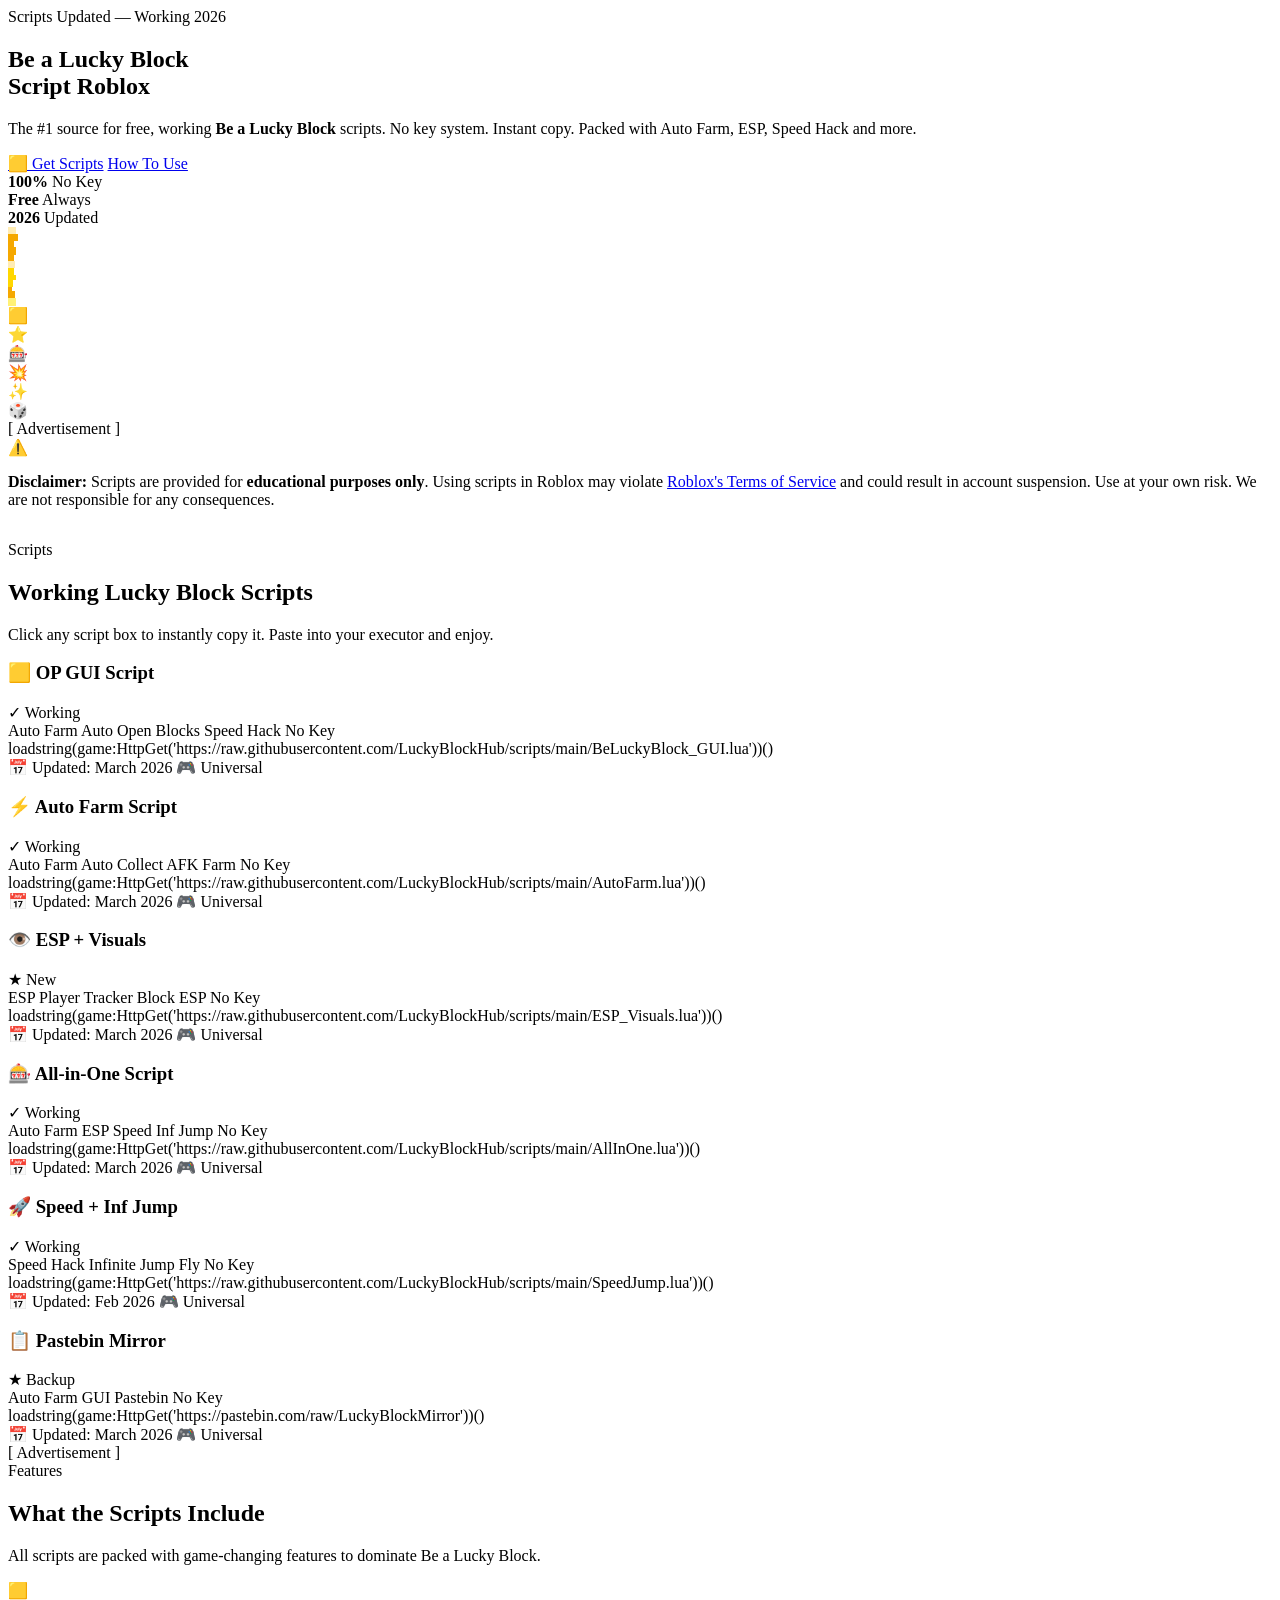
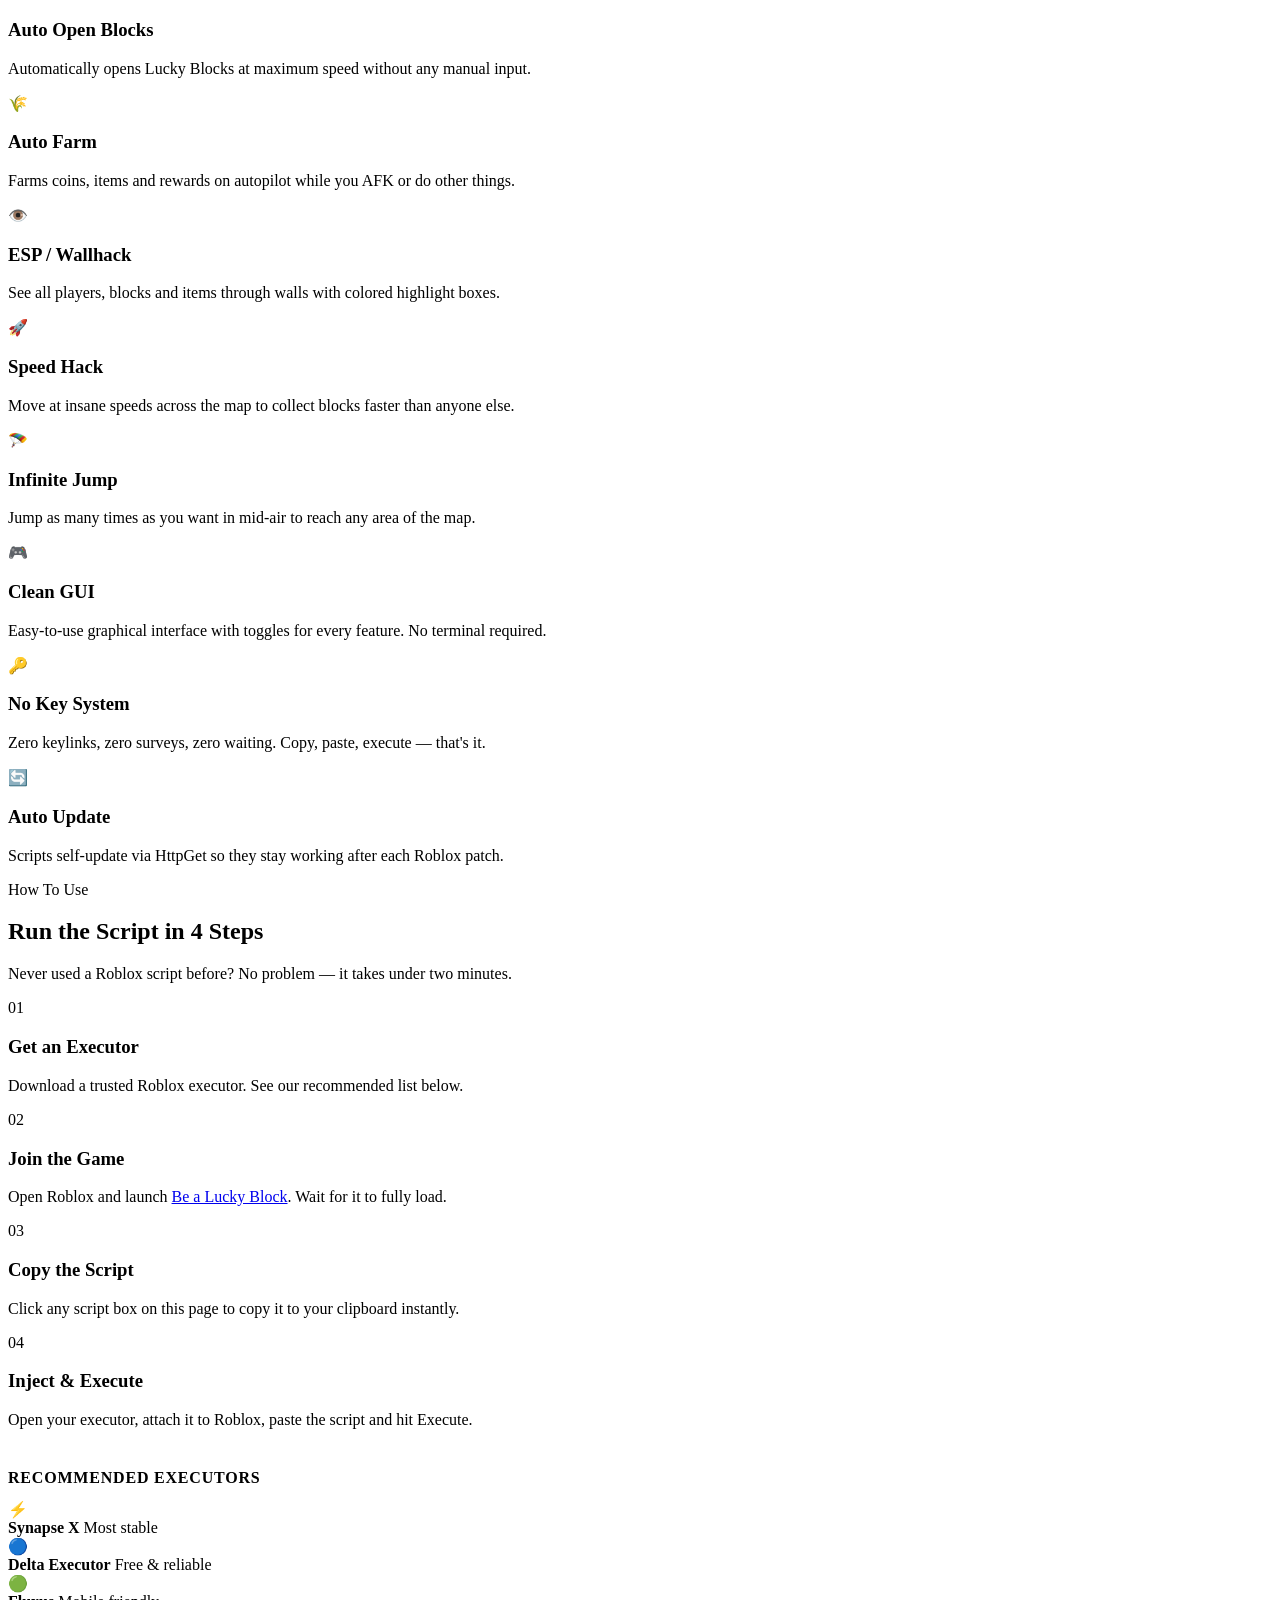
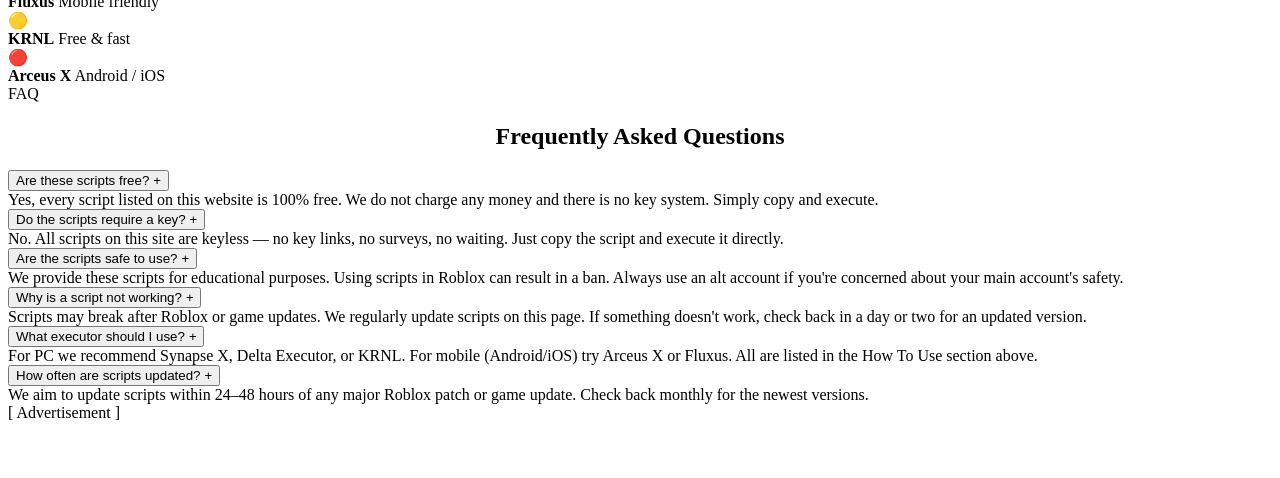
==== index.html @ 19319ab8 "Add files via upload" ====
<!DOCTYPE html>
<html lang="en">
<head>
  <meta charset="UTF-8" />
  <meta name="viewport" content="width=device-width, initial-scale=1.0" />

  <!-- Dynamic Title: updated by components.js -->
  <title>Be a Lucky Block Script Roblox – No Key ({MONTH} {YEAR})</title>

  <!-- SEO Meta -->
  <meta name="description" content="Get the latest working Be a Lucky Block Script for Roblox. No Key required. Auto Farm, Auto Open Blocks, ESP, Speed Hack and more. Updated monthly." />
  <meta name="keywords" content="be a lucky block script, roblox lucky block script, lucky block script no key, lucky block script 2026, roblox script, be a lucky block hack" />
  <meta name="robots" content="index, follow" />
  <meta name="author" content="LuckyBlockScript.com" />
  <link rel="canonical" href="https://bealuckyblockscript.com/" />

  <!-- Open Graph -->
  <meta property="og:type" content="website" />
  <meta property="og:url" content="https://bealuckyblockscript.com/" />
  <meta property="og:title" content="Be a Lucky Block Script Roblox – No Key ({MONTH} {YEAR})" />
  <meta property="og:description" content="Get the latest working Be a Lucky Block Script for Roblox. No Key required. Auto Farm, Auto Open Blocks, ESP and more." />
  <meta property="og:image" content="https://bealuckyblockscript.com/assets/img/og-image.png" />
  <meta property="og:site_name" content="LuckyBlockScript.com" />

  <!-- Twitter Card -->
  <meta name="twitter:card" content="summary_large_image" />
  <meta name="twitter:title" content="Be a Lucky Block Script Roblox – No Key ({MONTH} {YEAR})" />
  <meta name="twitter:description" content="Get the latest working Be a Lucky Block Script for Roblox. No Key required." />
  <meta name="twitter:image" content="https://bealuckyblockscript.com/assets/img/og-image.png" />

  <!-- Favicon (emoji fallback; replace with real .ico) -->
  <link rel="icon" href="data:image/svg+xml,<svg xmlns='http://www.w3.org/2000/svg' viewBox='0 0 100 100'><text y='.9em' font-size='90'>🟨</text></svg>" />

  <!-- Structured Data -->
  <script type="application/ld+json">
  {
    "@context": "https://schema.org",
    "@type": "WebSite",
    "name": "Be a Lucky Block Script",
    "url": "https://bealuckyblockscript.com",
    "description": "Latest working Roblox Be a Lucky Block Scripts. No Key Required.",
    "potentialAction": {
      "@type": "SearchAction",
      "target": "https://bealuckyblockscript.com/?s={search_term_string}",
      "query-input": "required name=search_term_string"
    }
  }
  </script>

  <link rel="stylesheet" href="assets/css/styles.css" />
  <script src="assets/js/site-config.js" defer></script>
  <script src="assets/js/components.js" defer></script>
  <script src="assets/js/main.js" defer></script>
</head>
<body>

<!-- HEADER (rendered by components.js) -->
<header id="site-header"></header>

<!-- ═══════════════════════════════════════════════════════════ -->
<!-- HERO                                                         -->
<!-- ═══════════════════════════════════════════════════════════ -->
<section class="hero">
  <div class="container">
    <div class="hero-content">
      <div class="hero-text">
        <div class="hero-badge">
          <span class="dot"></span> Scripts Updated — Working 2026
        </div>
        <h1 class="hero-title">
          Be a Lucky Block<br />
          <span class="highlight">Script Roblox</span>
        </h1>
        <p class="hero-desc">
          The #1 source for free, working <strong>Be a Lucky Block</strong> scripts.
          No key system. Instant copy. Packed with Auto Farm, ESP, Speed Hack and more.
        </p>
        <div class="hero-actions">
          <a href="#scripts" class="btn btn-primary">🟨 Get Scripts</a>
          <a href="#how-to-use" class="btn btn-outline">How To Use</a>
        </div>
        <div class="hero-stats">
          <div class="hero-stat">
            <strong>100%</strong>
            <span>No Key</span>
          </div>
          <div class="hero-stat">
            <strong>Free</strong>
            <span>Always</span>
          </div>
          <div class="hero-stat">
            <strong>2026</strong>
            <span>Updated</span>
          </div>
        </div>
      </div>

      <!-- 3D Lucky Block Cube -->
      <div class="hero-visual">
        <div class="cube-glow"></div>
        <div class="floating-particles" id="particles"></div>
        <div class="cube-scene">
          <div class="cube">
            <div class="cube-face front">🟨</div>
            <div class="cube-face back">⭐</div>
            <div class="cube-face left">🎰</div>
            <div class="cube-face right">💥</div>
            <div class="cube-face top">✨</div>
            <div class="cube-face bottom">🎲</div>
          </div>
        </div>
      </div>
    </div>
  </div>
</section>

<!-- AD SLOT (top) -->
<div class="container">
  <div class="ad-slot" id="ad-top">[ Advertisement ]</div>
</div>

<!-- ═══════════════════════════════════════════════════════════ -->
<!-- NOTICE                                                       -->
<!-- ═══════════════════════════════════════════════════════════ -->
<div class="container" style="padding-top:0; padding-bottom:0; margin-bottom:2rem;">
  <div class="notice-banner fade-in">
    <span class="notice-icon">⚠️</span>
    <p>
      <strong>Disclaimer:</strong> Scripts are provided for <strong>educational purposes only</strong>.
      Using scripts in Roblox may violate <a href="https://en.help.roblox.com/hc/en-us/articles/203313370" target="_blank" rel="noopener">Roblox's Terms of Service</a>
      and could result in account suspension. Use at your own risk. We are not responsible for any consequences.
    </p>
  </div>
</div>

<!-- ═══════════════════════════════════════════════════════════ -->
<!-- SCRIPTS                                                      -->
<!-- ═══════════════════════════════════════════════════════════ -->
<section id="scripts">
  <div class="container">
    <span class="section-label">Scripts</span>
    <h2 class="section-title">Working <span>Lucky Block</span> Scripts</h2>
    <p class="section-sub">Click any script box to instantly copy it. Paste into your executor and enjoy.</p>

    <div class="scripts-grid">

      <!-- Script 1: OP GUI -->
      <div class="script-card fade-in">
        <div class="script-card-header">
          <h3 class="script-card-title">🟨 OP GUI Script</h3>
          <span class="script-badge badge-working">✓ Working</span>
        </div>
        <div class="script-features">
          <span class="script-tag">Auto Farm</span>
          <span class="script-tag">Auto Open Blocks</span>
          <span class="script-tag">Speed Hack</span>
          <span class="script-tag">No Key</span>
        </div>
        <div class="script-code"
          data-script="loadstring(game:HttpGet('https://raw.githubusercontent.com/LuckyBlockHub/scripts/main/BeLuckyBlock_GUI.lua'))()"
          title="Click to copy">
loadstring(game:HttpGet('https://raw.githubusercontent.com/LuckyBlockHub/scripts/main/BeLuckyBlock_GUI.lua'))()
        </div>
        <div class="script-meta">
          <span>📅 Updated: March 2026</span>
          <span>🎮 Universal</span>
        </div>
      </div>

      <!-- Script 2: Auto Farm -->
      <div class="script-card fade-in">
        <div class="script-card-header">
          <h3 class="script-card-title">⚡ Auto Farm Script</h3>
          <span class="script-badge badge-working">✓ Working</span>
        </div>
        <div class="script-features">
          <span class="script-tag">Auto Farm</span>
          <span class="script-tag">Auto Collect</span>
          <span class="script-tag">AFK Farm</span>
          <span class="script-tag">No Key</span>
        </div>
        <div class="script-code"
          data-script="loadstring(game:HttpGet('https://raw.githubusercontent.com/LuckyBlockHub/scripts/main/AutoFarm.lua'))()"
          title="Click to copy">
loadstring(game:HttpGet('https://raw.githubusercontent.com/LuckyBlockHub/scripts/main/AutoFarm.lua'))()
        </div>
        <div class="script-meta">
          <span>📅 Updated: March 2026</span>
          <span>🎮 Universal</span>
        </div>
      </div>

      <!-- Script 3: ESP + Visuals -->
      <div class="script-card fade-in">
        <div class="script-card-header">
          <h3 class="script-card-title">👁️ ESP + Visuals</h3>
          <span class="script-badge badge-updated">★ New</span>
        </div>
        <div class="script-features">
          <span class="script-tag">ESP</span>
          <span class="script-tag">Player Tracker</span>
          <span class="script-tag">Block ESP</span>
          <span class="script-tag">No Key</span>
        </div>
        <div class="script-code"
          data-script="loadstring(game:HttpGet('https://raw.githubusercontent.com/LuckyBlockHub/scripts/main/ESP_Visuals.lua'))()"
          title="Click to copy">
loadstring(game:HttpGet('https://raw.githubusercontent.com/LuckyBlockHub/scripts/main/ESP_Visuals.lua'))()
        </div>
        <div class="script-meta">
          <span>📅 Updated: March 2026</span>
          <span>🎮 Universal</span>
        </div>
      </div>

      <!-- Script 4: All-in-One -->
      <div class="script-card fade-in">
        <div class="script-card-header">
          <h3 class="script-card-title">🎰 All-in-One Script</h3>
          <span class="script-badge badge-working">✓ Working</span>
        </div>
        <div class="script-features">
          <span class="script-tag">Auto Farm</span>
          <span class="script-tag">ESP</span>
          <span class="script-tag">Speed</span>
          <span class="script-tag">Inf Jump</span>
          <span class="script-tag">No Key</span>
        </div>
        <div class="script-code"
          data-script="loadstring(game:HttpGet('https://raw.githubusercontent.com/LuckyBlockHub/scripts/main/AllInOne.lua'))()"
          title="Click to copy">
loadstring(game:HttpGet('https://raw.githubusercontent.com/LuckyBlockHub/scripts/main/AllInOne.lua'))()
        </div>
        <div class="script-meta">
          <span>📅 Updated: March 2026</span>
          <span>🎮 Universal</span>
        </div>
      </div>

      <!-- Script 5: Speed + Jump -->
      <div class="script-card fade-in">
        <div class="script-card-header">
          <h3 class="script-card-title">🚀 Speed + Inf Jump</h3>
          <span class="script-badge badge-working">✓ Working</span>
        </div>
        <div class="script-features">
          <span class="script-tag">Speed Hack</span>
          <span class="script-tag">Infinite Jump</span>
          <span class="script-tag">Fly</span>
          <span class="script-tag">No Key</span>
        </div>
        <div class="script-code"
          data-script="loadstring(game:HttpGet('https://raw.githubusercontent.com/LuckyBlockHub/scripts/main/SpeedJump.lua'))()"
          title="Click to copy">
loadstring(game:HttpGet('https://raw.githubusercontent.com/LuckyBlockHub/scripts/main/SpeedJump.lua'))()
        </div>
        <div class="script-meta">
          <span>📅 Updated: Feb 2026</span>
          <span>🎮 Universal</span>
        </div>
      </div>

      <!-- Script 6: Pastebin fallback -->
      <div class="script-card fade-in">
        <div class="script-card-header">
          <h3 class="script-card-title">📋 Pastebin Mirror</h3>
          <span class="script-badge badge-updated">★ Backup</span>
        </div>
        <div class="script-features">
          <span class="script-tag">Auto Farm</span>
          <span class="script-tag">GUI</span>
          <span class="script-tag">Pastebin</span>
          <span class="script-tag">No Key</span>
        </div>
        <div class="script-code"
          data-script="loadstring(game:HttpGet('https://pastebin.com/raw/LuckyBlockMirror'))()"
          title="Click to copy">
loadstring(game:HttpGet('https://pastebin.com/raw/LuckyBlockMirror'))()
        </div>
        <div class="script-meta">
          <span>📅 Updated: March 2026</span>
          <span>🎮 Universal</span>
        </div>
      </div>

    </div><!-- /scripts-grid -->
  </div>
</section>

<!-- AD SLOT (middle) -->
<div class="container">
  <div class="ad-slot" id="ad-middle">[ Advertisement ]</div>
</div>

<!-- ═══════════════════════════════════════════════════════════ -->
<!-- FEATURES                                                     -->
<!-- ═══════════════════════════════════════════════════════════ -->
<section id="features">
  <div class="container">
    <span class="section-label">Features</span>
    <h2 class="section-title">What the <span>Scripts</span> Include</h2>
    <p class="section-sub">All scripts are packed with game-changing features to dominate Be a Lucky Block.</p>

    <div class="features-grid">
      <div class="feature-card fade-in">
        <div class="feature-icon">🟨</div>
        <h3>Auto Open Blocks</h3>
        <p>Automatically opens Lucky Blocks at maximum speed without any manual input.</p>
      </div>
      <div class="feature-card fade-in">
        <div class="feature-icon">🌾</div>
        <h3>Auto Farm</h3>
        <p>Farms coins, items and rewards on autopilot while you AFK or do other things.</p>
      </div>
      <div class="feature-card fade-in">
        <div class="feature-icon">👁️</div>
        <h3>ESP / Wallhack</h3>
        <p>See all players, blocks and items through walls with colored highlight boxes.</p>
      </div>
      <div class="feature-card fade-in">
        <div class="feature-icon">🚀</div>
        <h3>Speed Hack</h3>
        <p>Move at insane speeds across the map to collect blocks faster than anyone else.</p>
      </div>
      <div class="feature-card fade-in">
        <div class="feature-icon">🪂</div>
        <h3>Infinite Jump</h3>
        <p>Jump as many times as you want in mid-air to reach any area of the map.</p>
      </div>
      <div class="feature-card fade-in">
        <div class="feature-icon">🎮</div>
        <h3>Clean GUI</h3>
        <p>Easy-to-use graphical interface with toggles for every feature. No terminal required.</p>
      </div>
      <div class="feature-card fade-in">
        <div class="feature-icon">🔑</div>
        <h3>No Key System</h3>
        <p>Zero keylinks, zero surveys, zero waiting. Copy, paste, execute — that's it.</p>
      </div>
      <div class="feature-card fade-in">
        <div class="feature-icon">🔄</div>
        <h3>Auto Update</h3>
        <p>Scripts self-update via HttpGet so they stay working after each Roblox patch.</p>
      </div>
    </div>
  </div>
</section>

<!-- ═══════════════════════════════════════════════════════════ -->
<!-- HOW TO USE                                                   -->
<!-- ═══════════════════════════════════════════════════════════ -->
<section id="how-to-use">
  <div class="container">
    <span class="section-label">How To Use</span>
    <h2 class="section-title">Run the Script in <span>4 Steps</span></h2>
    <p class="section-sub">Never used a Roblox script before? No problem — it takes under two minutes.</p>

    <div class="steps-grid">
      <div class="step-card fade-in">
        <div class="step-number">01</div>
        <h3>Get an Executor</h3>
        <p>Download a trusted Roblox executor. See our recommended list below.</p>
      </div>
      <div class="step-card fade-in">
        <div class="step-number">02</div>
        <h3>Join the Game</h3>
        <p>Open Roblox and launch <a href="https://www.roblox.com/games/124473577469410/Be-a-Lucky-Block" target="_blank" rel="noopener">Be a Lucky Block</a>. Wait for it to fully load.</p>
      </div>
      <div class="step-card fade-in">
        <div class="step-number">03</div>
        <h3>Copy the Script</h3>
        <p>Click any script box on this page to copy it to your clipboard instantly.</p>
      </div>
      <div class="step-card fade-in">
        <div class="step-number">04</div>
        <h3>Inject & Execute</h3>
        <p>Open your executor, attach it to Roblox, paste the script and hit Execute.</p>
      </div>
    </div>

    <h3 style="font-family:var(--font-display); color:var(--gold-bright); margin:2.5rem 0 0.8rem; font-size:1rem; letter-spacing:0.05em;">RECOMMENDED EXECUTORS</h3>
    <div class="executor-list">
      <div class="executor-card">
        <span class="exec-icon">⚡</span>
        <div>
          <strong>Synapse X</strong>
          <span>Most stable</span>
        </div>
      </div>
      <div class="executor-card">
        <span class="exec-icon">🔵</span>
        <div>
          <strong>Delta Executor</strong>
          <span>Free &amp; reliable</span>
        </div>
      </div>
      <div class="executor-card">
        <span class="exec-icon">🟢</span>
        <div>
          <strong>Fluxus</strong>
          <span>Mobile friendly</span>
        </div>
      </div>
      <div class="executor-card">
        <span class="exec-icon">🟡</span>
        <div>
          <strong>KRNL</strong>
          <span>Free &amp; fast</span>
        </div>
      </div>
      <div class="executor-card">
        <span class="exec-icon">🔴</span>
        <div>
          <strong>Arceus X</strong>
          <span>Android / iOS</span>
        </div>
      </div>
    </div>
  </div>
</section>

<!-- ═══════════════════════════════════════════════════════════ -->
<!-- FAQ                                                          -->
<!-- ═══════════════════════════════════════════════════════════ -->
<section id="faq" style="background: var(--black-card);">
  <div class="container">
    <span class="section-label">FAQ</span>
    <h2 class="section-title" style="text-align:center;">Frequently Asked <span>Questions</span></h2>

    <div class="faq-list">

      <div class="faq-item">
        <button class="faq-question">
          Are these scripts free? <i class="faq-icon">+</i>
        </button>
        <div class="faq-answer">
          Yes, every script listed on this website is 100% free. We do not charge any money
          and there is no key system. Simply copy and execute.
        </div>
      </div>

      <div class="faq-item">
        <button class="faq-question">
          Do the scripts require a key? <i class="faq-icon">+</i>
        </button>
        <div class="faq-answer">
          No. All scripts on this site are keyless — no key links, no surveys, no waiting.
          Just copy the script and execute it directly.
        </div>
      </div>

      <div class="faq-item">
        <button class="faq-question">
          Are the scripts safe to use? <i class="faq-icon">+</i>
        </button>
        <div class="faq-answer">
          We provide these scripts for educational purposes. Using scripts in Roblox can
          result in a ban. Always use an alt account if you're concerned about your main account's safety.
        </div>
      </div>

      <div class="faq-item">
        <button class="faq-question">
          Why is a script not working? <i class="faq-icon">+</i>
        </button>
        <div class="faq-answer">
          Scripts may break after Roblox or game updates. We regularly update scripts on
          this page. If something doesn't work, check back in a day or two for an updated version.
        </div>
      </div>

      <div class="faq-item">
        <button class="faq-question">
          What executor should I use? <i class="faq-icon">+</i>
        </button>
        <div class="faq-answer">
          For PC we recommend Synapse X, Delta Executor, or KRNL. For mobile (Android/iOS)
          try Arceus X or Fluxus. All are listed in the How To Use section above.
        </div>
      </div>

      <div class="faq-item">
        <button class="faq-question">
          How often are scripts updated? <i class="faq-icon">+</i>
        </button>
        <div class="faq-answer">
          We aim to update scripts within 24–48 hours of any major Roblox patch or game update.
          Check back monthly for the newest versions.
        </div>
      </div>

    </div>
  </div>
</section>

<!-- AD SLOT (bottom) -->
<div class="container" style="padding-bottom:3rem;">
  <div class="ad-slot" id="ad-bottom">[ Advertisement ]</div>
</div>

<!-- FOOTER (rendered by components.js) -->
<footer id="site-footer"></footer>

<script>
// Generate floating particles
window.addEventListener("DOMContentLoaded", () => {
  const container = document.getElementById("particles");
  if (!container) return;
  const colors = ["#FFD700","#F5A800","#FFF176","#FFECB3"];
  for (let i = 0; i < 12; i++) {
    const p = document.createElement("div");
    p.className = "particle";
    const tx = (Math.random() - 0.5) * 120;
    const ty = -(40 + Math.random() * 100);
    p.style.cssText = `
      left:${10 + Math.random() * 80}%;
      top:${20 + Math.random() * 60}%;
      --tx:${tx}px;
      --ty:${ty}px;
      --dur:${3 + Math.random() * 4}s;
      --delay:${Math.random() * 4}s;
      background:${colors[Math.floor(Math.random()*colors.length)]};
      width:${4+Math.random()*6}px;
      height:${4+Math.random()*6}px;
    `;
    container.appendChild(p);
  }
});
</script>

</body>
</html>
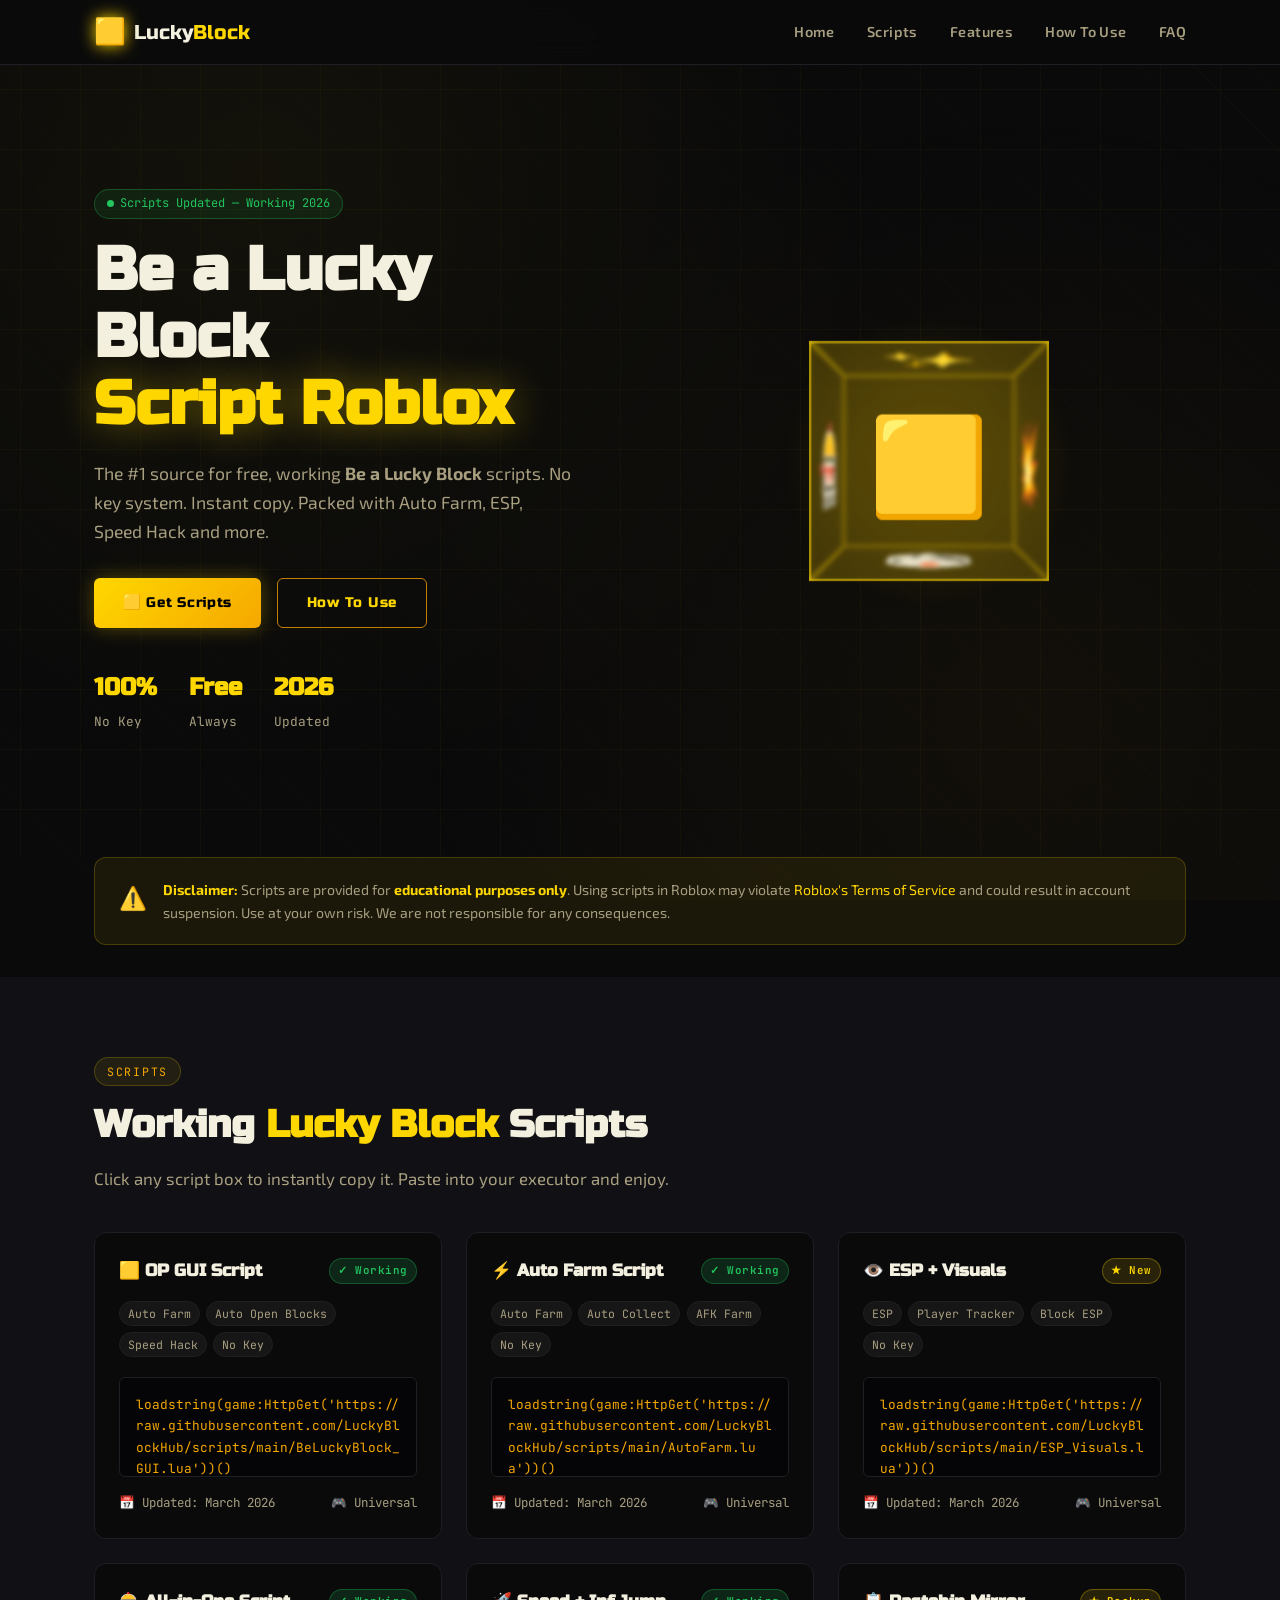
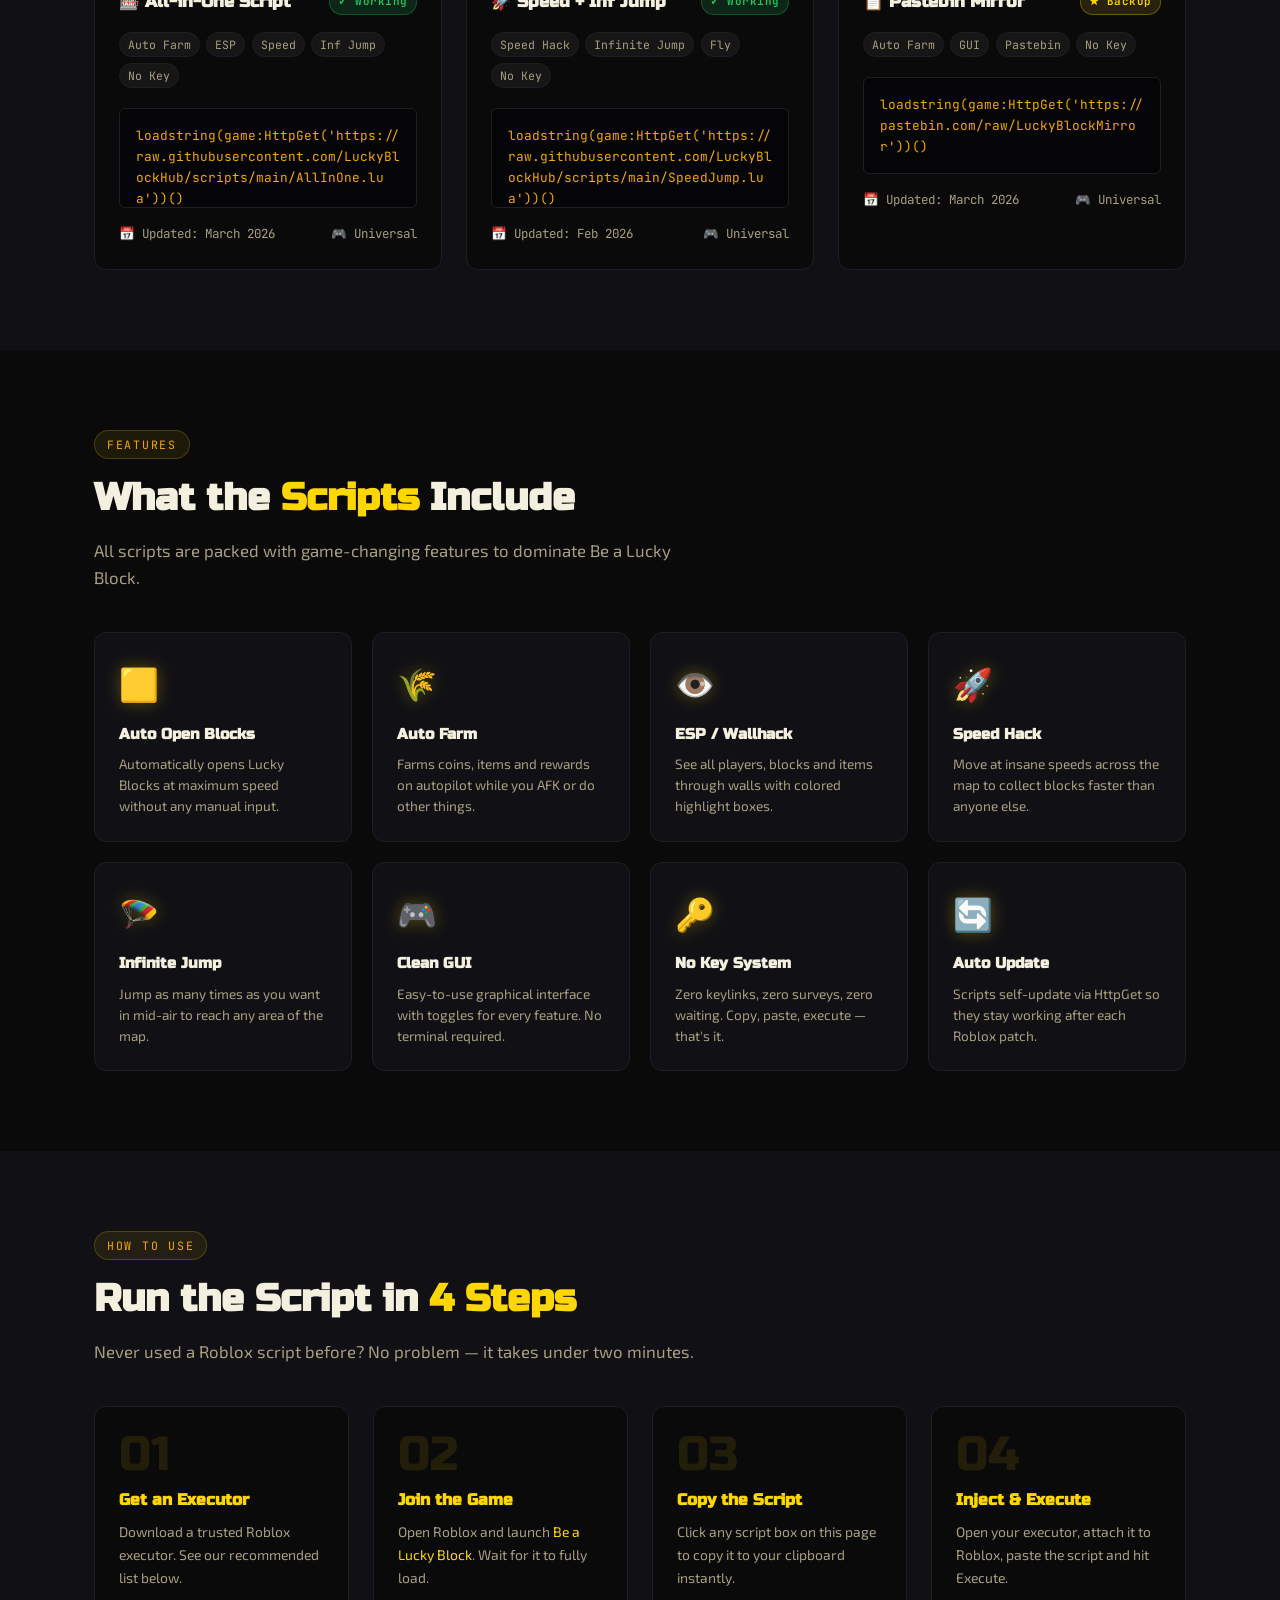
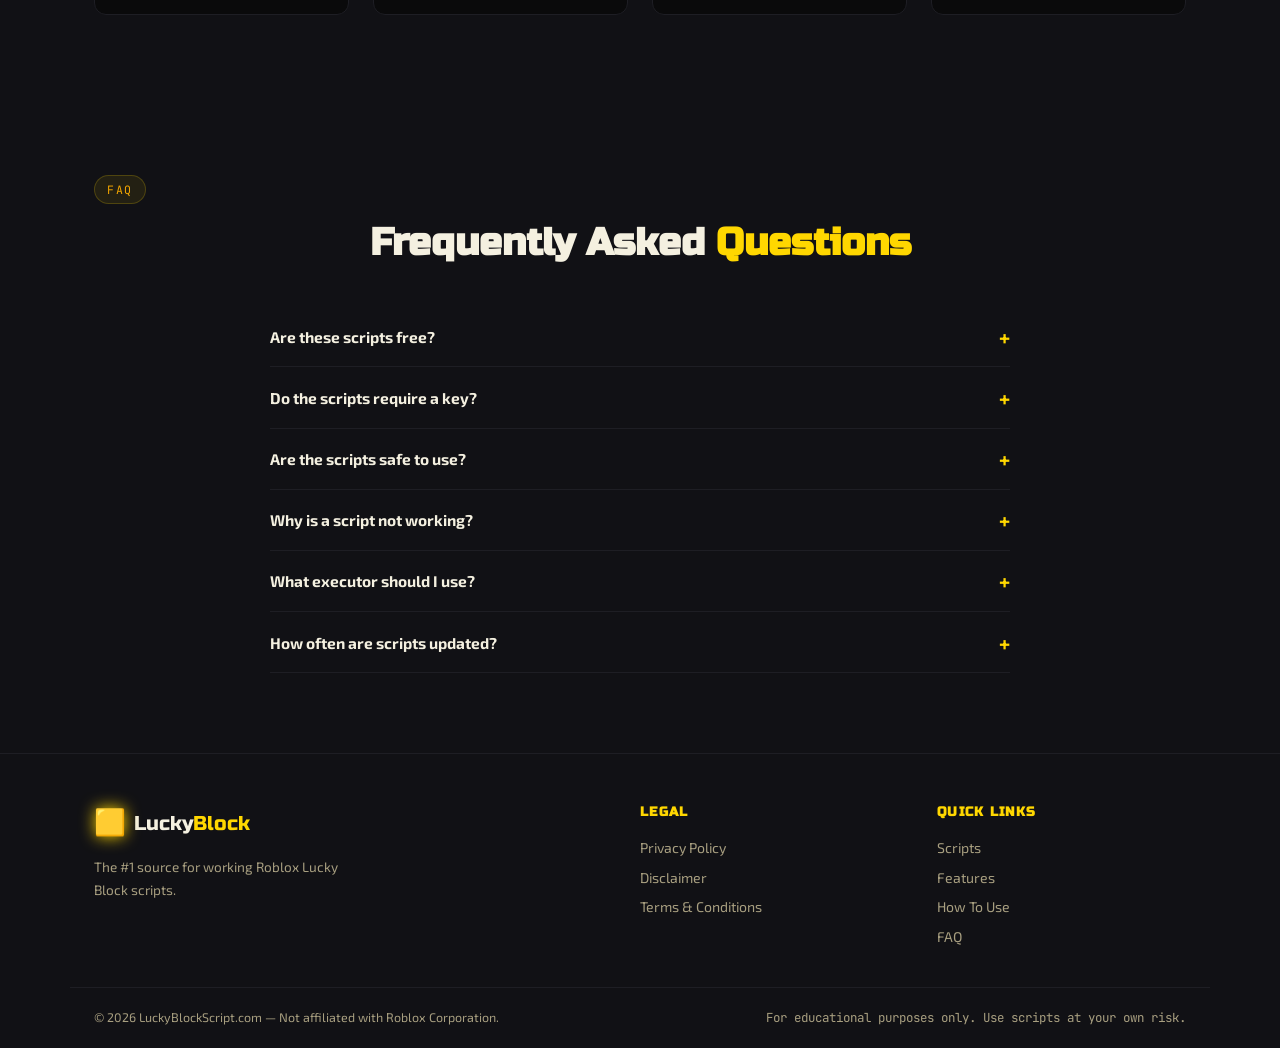
==== commit 7229a57a: "Add files via upload" ====
--- a/index.html
+++ b/index.html
@@ -11,7 +11,7 @@
   <meta name="description" content="Get the latest working Be a Lucky Block Script for Roblox. No Key required. Auto Farm, Auto Open Blocks, ESP, Speed Hack and more. Updated monthly." />
   <meta name="keywords" content="be a lucky block script, roblox lucky block script, lucky block script no key, lucky block script 2026, roblox script, be a lucky block hack" />
   <meta name="robots" content="index, follow" />
-  <meta name="author" content="LuckyBlockScript.com" />
+  <meta name="author" content="Be a Lucky Block Script" />
   <link rel="canonical" href="https://bealuckyblockscript.com/" />
 
   <!-- Open Graph -->
@@ -20,7 +20,7 @@
   <meta property="og:title" content="Be a Lucky Block Script Roblox – No Key ({MONTH} {YEAR})" />
   <meta property="og:description" content="Get the latest working Be a Lucky Block Script for Roblox. No Key required. Auto Farm, Auto Open Blocks, ESP and more." />
   <meta property="og:image" content="https://bealuckyblockscript.com/assets/img/og-image.png" />
-  <meta property="og:site_name" content="LuckyBlockScript.com" />
+  <meta property="og:site_name" content="Be a Lucky Block Script" />
 
   <!-- Twitter Card -->
   <meta name="twitter:card" content="summary_large_image" />
@@ -114,10 +114,6 @@
   </div>
 </section>
 
-<!-- AD SLOT (top) -->
-<div class="container">
-  <div class="ad-slot" id="ad-top">[ Advertisement ]</div>
-</div>
 
 <!-- ═══════════════════════════════════════════════════════════ -->
 <!-- NOTICE                                                       -->
@@ -287,10 +283,6 @@
   </div>
 </section>
 
-<!-- AD SLOT (middle) -->
-<div class="container">
-  <div class="ad-slot" id="ad-middle">[ Advertisement ]</div>
-</div>
 
 <!-- ═══════════════════════════════════════════════════════════ -->
 <!-- FEATURES                                                     -->
@@ -378,44 +370,7 @@
       </div>
     </div>
 
-    <h3 style="font-family:var(--font-display); color:var(--gold-bright); margin:2.5rem 0 0.8rem; font-size:1rem; letter-spacing:0.05em;">RECOMMENDED EXECUTORS</h3>
-    <div class="executor-list">
-      <div class="executor-card">
-        <span class="exec-icon">⚡</span>
-        <div>
-          <strong>Synapse X</strong>
-          <span>Most stable</span>
-        </div>
-      </div>
-      <div class="executor-card">
-        <span class="exec-icon">🔵</span>
-        <div>
-          <strong>Delta Executor</strong>
-          <span>Free &amp; reliable</span>
-        </div>
-      </div>
-      <div class="executor-card">
-        <span class="exec-icon">🟢</span>
-        <div>
-          <strong>Fluxus</strong>
-          <span>Mobile friendly</span>
-        </div>
-      </div>
-      <div class="executor-card">
-        <span class="exec-icon">🟡</span>
-        <div>
-          <strong>KRNL</strong>
-          <span>Free &amp; fast</span>
-        </div>
-      </div>
-      <div class="executor-card">
-        <span class="exec-icon">🔴</span>
-        <div>
-          <strong>Arceus X</strong>
-          <span>Android / iOS</span>
-        </div>
-      </div>
-    </div>
+
   </div>
 </section>
 
@@ -493,10 +448,6 @@
   </div>
 </section>
 
-<!-- AD SLOT (bottom) -->
-<div class="container" style="padding-bottom:3rem;">
-  <div class="ad-slot" id="ad-bottom">[ Advertisement ]</div>
-</div>
 
 <!-- FOOTER (rendered by components.js) -->
 <footer id="site-footer"></footer>
--- a/assets/css/styles.css
+++ b/assets/css/styles.css
@@ -0,0 +1,845 @@
+/* ====================================================================
+   LUCKY BLOCK SCRIPT — GLOBAL STYLESHEET
+   Theme: Gold/Yellow Lucky Block aesthetic inspired by Roblox game
+   ==================================================================== */
+
+@import url('https://fonts.googleapis.com/css2?family=Russo+One&family=Exo+2:wght@400;500;600;700;800&family=JetBrains+Mono:wght@400;500&display=swap');
+
+/* ── CSS VARIABLES ─────────────────────────────────────────────── */
+:root {
+  --gold-bright:   #FFD700;
+  --gold-mid:      #F5A800;
+  --gold-dark:     #C47F00;
+  --gold-glow:     rgba(255, 215, 0, 0.35);
+  --black-deep:    #0A0A0B;
+  --black-card:    #111115;
+  --black-border:  #1E1E24;
+  --black-hover:   #18181F;
+  --white-primary: #F4F0E0;
+  --white-muted:   #A89F80;
+  --green-ok:      #22c55e;
+  --red-warn:      #ef4444;
+  --blue-info:     #3b82f6;
+  --font-display:  'Russo One', sans-serif;
+  --font-body:     'Exo 2', sans-serif;
+  --font-mono:     'JetBrains Mono', monospace;
+  --radius-sm:     6px;
+  --radius-md:     12px;
+  --radius-lg:     20px;
+  --shadow-gold:   0 0 24px rgba(255, 215, 0, 0.3);
+  --shadow-card:   0 8px 32px rgba(0,0,0,0.5);
+  --transition:    0.22s ease;
+  --max-width:     1140px;
+}
+
+/* ── RESET ─────────────────────────────────────────────────────── */
+*, *::before, *::after { box-sizing: border-box; margin: 0; padding: 0; }
+html { scroll-behavior: smooth; font-size: 16px; }
+body {
+  background: var(--black-deep);
+  color: var(--white-primary);
+  font-family: var(--font-body);
+  line-height: 1.65;
+  overflow-x: hidden;
+  min-height: 100vh;
+}
+
+/* Scrollbar */
+::-webkit-scrollbar { width: 6px; }
+::-webkit-scrollbar-track { background: var(--black-deep); }
+::-webkit-scrollbar-thumb { background: var(--gold-dark); border-radius: 3px; }
+
+a { color: var(--gold-bright); text-decoration: none; transition: color var(--transition); }
+a:hover { color: var(--gold-mid); }
+img { max-width: 100%; display: block; }
+ul { list-style: none; }
+button { cursor: pointer; border: none; background: none; font-family: var(--font-body); }
+
+/* ── BACKGROUND PATTERN ────────────────────────────────────────── */
+body::before {
+  content: '';
+  position: fixed;
+  inset: 0;
+  background-image:
+    radial-gradient(circle at 20% 20%, rgba(255,215,0,0.04) 0%, transparent 50%),
+    radial-gradient(circle at 80% 80%, rgba(244,168,0,0.04) 0%, transparent 50%),
+    repeating-linear-gradient(
+      45deg,
+      transparent,
+      transparent 40px,
+      rgba(255,215,0,0.015) 40px,
+      rgba(255,215,0,0.015) 41px
+    );
+  pointer-events: none;
+  z-index: 0;
+}
+
+/* ── HEADER / NAV ──────────────────────────────────────────────── */
+#site-header {
+  position: sticky;
+  top: 0;
+  z-index: 999;
+  background: rgba(10,10,11,0.92);
+  backdrop-filter: blur(14px);
+  border-bottom: 1px solid var(--black-border);
+}
+
+.nav-container {
+  max-width: var(--max-width);
+  margin: 0 auto;
+  padding: 0 1.5rem;
+  display: flex;
+  align-items: center;
+  justify-content: space-between;
+  height: 64px;
+}
+
+.nav-logo {
+  display: flex;
+  align-items: center;
+  gap: 0.5rem;
+  font-family: var(--font-display);
+  font-size: 1.25rem;
+  color: var(--white-primary);
+  text-decoration: none;
+}
+.logo-cube { font-size: 1.6rem; filter: drop-shadow(0 0 8px var(--gold-bright)); }
+.logo-text { color: var(--white-primary); }
+.logo-accent { color: var(--gold-bright); }
+
+.nav-links {
+  display: flex;
+  align-items: center;
+  gap: 2rem;
+}
+.nav-links a {
+  color: var(--white-muted);
+  font-weight: 600;
+  font-size: 0.9rem;
+  letter-spacing: 0.03em;
+  transition: color var(--transition);
+  position: relative;
+}
+.nav-links a::after {
+  content: '';
+  position: absolute;
+  bottom: -3px; left: 0;
+  width: 0; height: 2px;
+  background: var(--gold-bright);
+  transition: width var(--transition);
+}
+.nav-links a:hover, .nav-links a.active { color: var(--gold-bright); }
+.nav-links a:hover::after, .nav-links a.active::after { width: 100%; }
+
+/* Mobile nav toggle */
+.nav-toggle {
+  display: none;
+  flex-direction: column;
+  gap: 5px;
+  padding: 4px;
+}
+.nav-toggle span {
+  display: block;
+  width: 24px; height: 2px;
+  background: var(--gold-bright);
+  border-radius: 2px;
+  transition: var(--transition);
+}
+.nav-toggle.active span:nth-child(1) { transform: rotate(45deg) translate(5px, 5px); }
+.nav-toggle.active span:nth-child(2) { opacity: 0; }
+.nav-toggle.active span:nth-child(3) { transform: rotate(-45deg) translate(5px, -5px); }
+
+@media (max-width: 768px) {
+  .nav-toggle { display: flex; }
+  .nav-links {
+    display: none;
+    position: absolute;
+    top: 64px; left: 0; right: 0;
+    background: var(--black-card);
+    border-bottom: 1px solid var(--black-border);
+    flex-direction: column;
+    gap: 0;
+    padding: 1rem 0;
+  }
+  .nav-links.open { display: flex; }
+  .nav-links a {
+    padding: 0.75rem 1.5rem;
+    width: 100%;
+  }
+  .nav-links a::after { display: none; }
+}
+
+/* ── LAYOUT UTILITIES ──────────────────────────────────────────── */
+.container {
+  max-width: var(--max-width);
+  margin: 0 auto;
+  padding: 0 1.5rem;
+  position: relative;
+  z-index: 1;
+}
+
+section { padding: 80px 0; }
+
+.section-label {
+  display: inline-block;
+  font-family: var(--font-mono);
+  font-size: 0.72rem;
+  letter-spacing: 0.15em;
+  text-transform: uppercase;
+  color: var(--gold-mid);
+  background: rgba(255,215,0,0.08);
+  border: 1px solid rgba(255,215,0,0.2);
+  padding: 4px 12px;
+  border-radius: 100px;
+  margin-bottom: 1rem;
+}
+
+.section-title {
+  font-family: var(--font-display);
+  font-size: clamp(1.8rem, 3vw, 2.6rem);
+  color: var(--white-primary);
+  line-height: 1.2;
+  margin-bottom: 1rem;
+}
+
+.section-title span { color: var(--gold-bright); }
+
+.section-sub {
+  color: var(--white-muted);
+  font-size: 1.05rem;
+  max-width: 600px;
+}
+
+/* ── BUTTONS ───────────────────────────────────────────────────── */
+.btn {
+  display: inline-flex;
+  align-items: center;
+  gap: 0.5rem;
+  padding: 0.75rem 1.8rem;
+  border-radius: var(--radius-sm);
+  font-family: var(--font-display);
+  font-size: 0.9rem;
+  letter-spacing: 0.05em;
+  transition: all var(--transition);
+  cursor: pointer;
+  border: none;
+  text-decoration: none;
+}
+
+.btn-primary {
+  background: linear-gradient(135deg, var(--gold-bright), var(--gold-mid));
+  color: #000;
+  box-shadow: 0 0 20px rgba(255,215,0,0.3);
+}
+.btn-primary:hover {
+  transform: translateY(-2px);
+  box-shadow: 0 0 32px rgba(255,215,0,0.5);
+  color: #000;
+}
+
+.btn-outline {
+  border: 1.5px solid var(--gold-dark);
+  color: var(--gold-bright);
+  background: transparent;
+}
+.btn-outline:hover {
+  background: rgba(255,215,0,0.08);
+  border-color: var(--gold-bright);
+}
+
+/* ── HERO ──────────────────────────────────────────────────────── */
+.hero {
+  min-height: 88vh;
+  display: flex;
+  align-items: center;
+  position: relative;
+  overflow: hidden;
+  padding: 80px 0;
+}
+
+/* Animated grid background */
+.hero::before {
+  content: '';
+  position: absolute;
+  inset: -50%;
+  background:
+    linear-gradient(rgba(255,215,0,0.03) 1px, transparent 1px),
+    linear-gradient(90deg, rgba(255,215,0,0.03) 1px, transparent 1px);
+  background-size: 60px 60px;
+  animation: gridDrift 20s linear infinite;
+}
+@keyframes gridDrift {
+  0% { transform: translate(0,0) rotate(0deg); }
+  100% { transform: translate(60px,60px) rotate(0deg); }
+}
+
+.hero-content {
+  display: grid;
+  grid-template-columns: 1fr 1fr;
+  gap: 4rem;
+  align-items: center;
+}
+
+.hero-badge {
+  display: inline-flex;
+  align-items: center;
+  gap: 0.4rem;
+  background: rgba(34,197,94,0.1);
+  border: 1px solid rgba(34,197,94,0.3);
+  color: var(--green-ok);
+  font-family: var(--font-mono);
+  font-size: 0.75rem;
+  padding: 4px 12px;
+  border-radius: 100px;
+  margin-bottom: 1.2rem;
+}
+.hero-badge .dot {
+  width: 7px; height: 7px;
+  background: var(--green-ok);
+  border-radius: 50%;
+  animation: pulse 2s infinite;
+}
+@keyframes pulse {
+  0%, 100% { opacity: 1; transform: scale(1); }
+  50% { opacity: 0.5; transform: scale(1.4); }
+}
+
+.hero-title {
+  font-family: var(--font-display);
+  font-size: clamp(2.2rem, 5vw, 3.8rem);
+  line-height: 1.1;
+  color: var(--white-primary);
+  margin-bottom: 1.25rem;
+}
+.hero-title .highlight {
+  color: var(--gold-bright);
+  text-shadow: 0 0 40px rgba(255,215,0,0.4);
+}
+
+.hero-desc {
+  color: var(--white-muted);
+  font-size: 1.1rem;
+  margin-bottom: 2rem;
+  max-width: 480px;
+}
+
+.hero-actions {
+  display: flex;
+  gap: 1rem;
+  flex-wrap: wrap;
+  margin-bottom: 2.5rem;
+}
+
+.hero-stats {
+  display: flex;
+  gap: 2rem;
+}
+.hero-stat strong {
+  display: block;
+  font-family: var(--font-display);
+  font-size: 1.5rem;
+  color: var(--gold-bright);
+}
+.hero-stat span {
+  font-size: 0.8rem;
+  color: var(--white-muted);
+  font-family: var(--font-mono);
+}
+
+/* Lucky Block 3D Cube Visual */
+.hero-visual {
+  display: flex;
+  align-items: center;
+  justify-content: center;
+  position: relative;
+}
+
+.cube-scene {
+  perspective: 600px;
+  width: 200px;
+  height: 200px;
+}
+
+.cube {
+  width: 200px;
+  height: 200px;
+  position: relative;
+  transform-style: preserve-3d;
+  animation: rotateCube 12s linear infinite;
+}
+@keyframes rotateCube {
+  0%   { transform: rotateX(15deg) rotateY(0deg); }
+  100% { transform: rotateX(15deg) rotateY(360deg); }
+}
+
+.cube-face {
+  position: absolute;
+  width: 200px;
+  height: 200px;
+  border: 2px solid rgba(255,215,0,0.5);
+  background: rgba(255,200,0,0.12);
+  display: flex;
+  align-items: center;
+  justify-content: center;
+  font-size: 5rem;
+  backdrop-filter: blur(2px);
+}
+
+.cube-face.front  { transform: translateZ(100px); }
+.cube-face.back   { transform: rotateY(180deg) translateZ(100px); }
+.cube-face.left   { transform: rotateY(-90deg) translateZ(100px); }
+.cube-face.right  { transform: rotateY(90deg) translateZ(100px); }
+.cube-face.top    { transform: rotateX(90deg) translateZ(100px); }
+.cube-face.bottom { transform: rotateX(-90deg) translateZ(100px); }
+
+.cube-glow {
+  position: absolute;
+  width: 300px; height: 300px;
+  background: radial-gradient(circle, rgba(255,215,0,0.15) 0%, transparent 70%);
+  border-radius: 50%;
+  top: 50%; left: 50%;
+  transform: translate(-50%,-50%);
+  animation: glowPulse 3s ease-in-out infinite;
+}
+@keyframes glowPulse {
+  0%, 100% { opacity: 0.6; transform: translate(-50%,-50%) scale(1); }
+  50% { opacity: 1; transform: translate(-50%,-50%) scale(1.15); }
+}
+
+.floating-particles {
+  position: absolute;
+  inset: -50px;
+  pointer-events: none;
+}
+.particle {
+  position: absolute;
+  width: 8px; height: 8px;
+  border-radius: 2px;
+  background: var(--gold-bright);
+  opacity: 0;
+  animation: floatParticle var(--dur, 4s) var(--delay, 0s) ease-in-out infinite;
+}
+@keyframes floatParticle {
+  0%   { opacity: 0; transform: translate(0,0) rotate(0deg); }
+  20%  { opacity: 0.8; }
+  80%  { opacity: 0.4; }
+  100% { opacity: 0; transform: translate(var(--tx,20px), var(--ty,-80px)) rotate(360deg); }
+}
+
+@media (max-width: 900px) {
+  .hero-content { grid-template-columns: 1fr; text-align: center; }
+  .hero-visual { display: none; }
+  .hero-desc, .section-sub { max-width: 100%; }
+  .hero-actions, .hero-stats { justify-content: center; }
+}
+
+/* ── AD SLOT ───────────────────────────────────────────────────── */
+.ad-slot {
+  width: 100%;
+  min-height: 90px;
+  background: rgba(255,215,0,0.03);
+  border: 1px dashed rgba(255,215,0,0.15);
+  border-radius: var(--radius-sm);
+  display: flex;
+  align-items: center;
+  justify-content: center;
+  color: rgba(255,215,0,0.2);
+  font-family: var(--font-mono);
+  font-size: 0.7rem;
+  letter-spacing: 0.1em;
+  margin: 2rem 0;
+}
+
+/* ── SCRIPT CARDS ──────────────────────────────────────────────── */
+#scripts { background: var(--black-card); }
+
+.scripts-grid {
+  display: grid;
+  grid-template-columns: repeat(auto-fit, minmax(320px, 1fr));
+  gap: 1.5rem;
+  margin-top: 2.5rem;
+}
+
+.script-card {
+  background: var(--black-deep);
+  border: 1px solid var(--black-border);
+  border-radius: var(--radius-md);
+  padding: 1.5rem;
+  transition: all var(--transition);
+  position: relative;
+  overflow: hidden;
+}
+.script-card::before {
+  content: '';
+  position: absolute;
+  top: 0; left: 0; right: 0;
+  height: 2px;
+  background: linear-gradient(90deg, transparent, var(--gold-bright), transparent);
+  opacity: 0;
+  transition: opacity var(--transition);
+}
+.script-card:hover {
+  border-color: rgba(255,215,0,0.3);
+  transform: translateY(-3px);
+  box-shadow: var(--shadow-gold);
+}
+.script-card:hover::before { opacity: 1; }
+
+.script-card-header {
+  display: flex;
+  align-items: center;
+  justify-content: space-between;
+  margin-bottom: 1rem;
+}
+
+.script-card-title {
+  font-family: var(--font-display);
+  font-size: 1.05rem;
+  color: var(--white-primary);
+}
+
+.script-badge {
+  font-family: var(--font-mono);
+  font-size: 0.68rem;
+  padding: 3px 8px;
+  border-radius: 100px;
+  font-weight: 600;
+  letter-spacing: 0.05em;
+}
+.badge-working { background: rgba(34,197,94,0.15); color: var(--green-ok); border: 1px solid rgba(34,197,94,0.3); }
+.badge-updated { background: rgba(255,215,0,0.12); color: var(--gold-bright); border: 1px solid rgba(255,215,0,0.3); }
+
+.script-features {
+  display: flex;
+  flex-wrap: wrap;
+  gap: 0.4rem;
+  margin-bottom: 1.25rem;
+}
+.script-tag {
+  font-size: 0.72rem;
+  padding: 2px 8px;
+  background: rgba(255,255,255,0.05);
+  border: 1px solid var(--black-border);
+  border-radius: 100px;
+  color: var(--white-muted);
+  font-family: var(--font-mono);
+}
+
+.script-code {
+  background: #050507;
+  border: 1px solid var(--black-border);
+  border-radius: var(--radius-sm);
+  padding: 1rem;
+  font-family: var(--font-mono);
+  font-size: 0.8rem;
+  color: var(--gold-mid);
+  word-break: break-all;
+  margin-bottom: 1rem;
+  max-height: 100px;
+  overflow: hidden;
+  position: relative;
+  cursor: pointer;
+}
+.script-code::after {
+  content: 'Click to Copy';
+  position: absolute;
+  inset: 0;
+  background: rgba(5,5,7,0.85);
+  display: flex;
+  align-items: center;
+  justify-content: center;
+  color: var(--gold-bright);
+  font-size: 0.75rem;
+  letter-spacing: 0.1em;
+  opacity: 0;
+  transition: opacity var(--transition);
+}
+.script-code:hover::after { opacity: 1; }
+
+.script-meta {
+  display: flex;
+  align-items: center;
+  justify-content: space-between;
+  font-size: 0.78rem;
+  color: var(--white-muted);
+  font-family: var(--font-mono);
+}
+
+/* ── FEATURES ──────────────────────────────────────────────────── */
+.features-grid {
+  display: grid;
+  grid-template-columns: repeat(auto-fit, minmax(230px, 1fr));
+  gap: 1.25rem;
+  margin-top: 2.5rem;
+}
+
+.feature-card {
+  background: var(--black-card);
+  border: 1px solid var(--black-border);
+  border-radius: var(--radius-md);
+  padding: 1.5rem;
+  transition: all var(--transition);
+}
+.feature-card:hover {
+  border-color: rgba(255,215,0,0.25);
+  background: var(--black-hover);
+}
+
+.feature-icon {
+  font-size: 2rem;
+  margin-bottom: 0.75rem;
+  filter: drop-shadow(0 0 8px rgba(255,215,0,0.3));
+}
+
+.feature-card h3 {
+  font-family: var(--font-display);
+  font-size: 0.95rem;
+  color: var(--white-primary);
+  margin-bottom: 0.4rem;
+}
+
+.feature-card p {
+  font-size: 0.85rem;
+  color: var(--white-muted);
+  line-height: 1.55;
+}
+
+/* ── HOW TO USE ────────────────────────────────────────────────── */
+#how-to-use { background: var(--black-card); }
+
+.steps-grid {
+  display: grid;
+  grid-template-columns: repeat(auto-fit, minmax(220px, 1fr));
+  gap: 1.5rem;
+  margin-top: 2.5rem;
+  counter-reset: steps;
+}
+
+.step-card {
+  background: var(--black-deep);
+  border: 1px solid var(--black-border);
+  border-radius: var(--radius-md);
+  padding: 1.5rem;
+  position: relative;
+}
+
+.step-number {
+  font-family: var(--font-display);
+  font-size: 3rem;
+  color: rgba(255,215,0,0.1);
+  line-height: 1;
+  margin-bottom: 0.5rem;
+}
+
+.step-card h3 {
+  font-family: var(--font-display);
+  font-size: 1rem;
+  color: var(--gold-bright);
+  margin-bottom: 0.5rem;
+}
+
+.step-card p {
+  font-size: 0.87rem;
+  color: var(--white-muted);
+}
+
+/* Executor recommendation */
+.executor-list {
+  display: grid;
+  grid-template-columns: repeat(auto-fit, minmax(180px, 1fr));
+  gap: 1rem;
+  margin-top: 2rem;
+}
+
+.executor-card {
+  background: var(--black-deep);
+  border: 1px solid var(--black-border);
+  border-radius: var(--radius-sm);
+  padding: 1rem 1.25rem;
+  display: flex;
+  align-items: center;
+  gap: 0.75rem;
+  transition: border-color var(--transition);
+}
+.executor-card:hover { border-color: rgba(255,215,0,0.3); }
+.executor-card .exec-icon { font-size: 1.5rem; }
+.executor-card strong { font-size: 0.9rem; color: var(--white-primary); display: block; }
+.executor-card span { font-size: 0.72rem; color: var(--white-muted); font-family: var(--font-mono); }
+
+/* ── FAQ ───────────────────────────────────────────────────────── */
+.faq-list {
+  max-width: 740px;
+  margin: 2.5rem auto 0;
+}
+
+.faq-item {
+  border-bottom: 1px solid var(--black-border);
+}
+
+.faq-question {
+  width: 100%;
+  text-align: left;
+  padding: 1.1rem 0;
+  display: flex;
+  align-items: center;
+  justify-content: space-between;
+  gap: 1rem;
+  font-family: var(--font-body);
+  font-weight: 700;
+  font-size: 0.97rem;
+  color: var(--white-primary);
+  background: none;
+  cursor: pointer;
+  transition: color var(--transition);
+}
+.faq-question:hover { color: var(--gold-bright); }
+
+.faq-icon {
+  font-size: 1.3rem;
+  color: var(--gold-bright);
+  flex-shrink: 0;
+  transition: transform var(--transition);
+  font-style: normal;
+}
+.faq-item.open .faq-icon { transform: rotate(45deg); }
+
+.faq-answer {
+  overflow: hidden;
+  max-height: 0;
+  transition: max-height 0.35s ease, padding 0.2s;
+  color: var(--white-muted);
+  font-size: 0.9rem;
+  padding-bottom: 0;
+}
+.faq-item.open .faq-answer {
+  max-height: 300px;
+  padding-bottom: 1.1rem;
+}
+
+/* ── NOTICE BANNER ─────────────────────────────────────────────── */
+.notice-banner {
+  background: rgba(255,215,0,0.07);
+  border: 1px solid rgba(255,215,0,0.2);
+  border-radius: var(--radius-md);
+  padding: 1.25rem 1.5rem;
+  display: flex;
+  gap: 1rem;
+  align-items: flex-start;
+}
+.notice-banner .notice-icon { font-size: 1.4rem; flex-shrink: 0; margin-top: 2px; }
+.notice-banner p { font-size: 0.88rem; color: var(--white-muted); }
+.notice-banner strong { color: var(--gold-bright); }
+
+/* ── FOOTER ────────────────────────────────────────────────────── */
+#site-footer {
+  background: var(--black-card);
+  border-top: 1px solid var(--black-border);
+  padding-top: 3rem;
+}
+
+.footer-container {
+  max-width: var(--max-width);
+  margin: 0 auto;
+  padding: 0 1.5rem 2rem;
+  display: grid;
+  grid-template-columns: 2fr 1fr 1fr;
+  gap: 3rem;
+}
+
+.footer-brand .nav-logo { margin-bottom: 0.75rem; }
+.footer-tagline { font-size: 0.85rem; color: var(--white-muted); max-width: 280px; }
+
+.footer-links h4 {
+  font-family: var(--font-display);
+  font-size: 0.8rem;
+  letter-spacing: 0.1em;
+  color: var(--gold-bright);
+  margin-bottom: 0.8rem;
+  text-transform: uppercase;
+}
+.footer-links a {
+  display: block;
+  color: var(--white-muted);
+  font-size: 0.88rem;
+  margin-bottom: 0.4rem;
+  transition: color var(--transition);
+}
+.footer-links a:hover { color: var(--white-primary); }
+
+.footer-bottom {
+  border-top: 1px solid var(--black-border);
+  padding: 1.25rem 1.5rem;
+  max-width: var(--max-width);
+  margin: 0 auto;
+  display: flex;
+  justify-content: space-between;
+  align-items: center;
+  flex-wrap: wrap;
+  gap: 0.5rem;
+}
+.footer-bottom p { font-size: 0.78rem; color: var(--white-muted); }
+.footer-disclaimer-note { font-family: var(--font-mono); }
+
+@media (max-width: 768px) {
+  .footer-container { grid-template-columns: 1fr; gap: 2rem; }
+  .footer-bottom { flex-direction: column; text-align: center; }
+}
+
+/* ── COPY TOAST ────────────────────────────────────────────────── */
+.copy-toast {
+  position: fixed;
+  bottom: 2rem; right: 2rem;
+  background: var(--black-card);
+  border: 1px solid var(--gold-dark);
+  color: var(--gold-bright);
+  padding: 0.75rem 1.25rem;
+  border-radius: var(--radius-sm);
+  font-family: var(--font-mono);
+  font-size: 0.82rem;
+  z-index: 9999;
+  transform: translateY(100px);
+  opacity: 0;
+  transition: all 0.3s ease;
+  pointer-events: none;
+}
+.copy-toast.show { transform: translateY(0); opacity: 1; }
+
+/* ── INNER PAGE ────────────────────────────────────────────────── */
+.inner-page { padding: 60px 0 80px; }
+.inner-page h1 {
+  font-family: var(--font-display);
+  font-size: clamp(1.8rem, 3vw, 2.6rem);
+  color: var(--gold-bright);
+  margin-bottom: 0.5rem;
+}
+.inner-page .page-meta {
+  font-family: var(--font-mono);
+  font-size: 0.78rem;
+  color: var(--white-muted);
+  margin-bottom: 2.5rem;
+  padding-bottom: 2rem;
+  border-bottom: 1px solid var(--black-border);
+}
+.inner-page h2 {
+  font-family: var(--font-display);
+  font-size: 1.2rem;
+  color: var(--white-primary);
+  margin: 2rem 0 0.6rem;
+}
+.inner-page p, .inner-page li {
+  color: var(--white-muted);
+  font-size: 0.93rem;
+  margin-bottom: 0.75rem;
+  line-height: 1.7;
+}
+.inner-page ul { padding-left: 1.5rem; }
+.inner-page ul li { list-style: disc; }
+.inner-page a { color: var(--gold-bright); }
+
+/* ── ANIMATIONS ────────────────────────────────────────────────── */
+.fade-in {
+  opacity: 0;
+  transform: translateY(24px);
+  transition: opacity 0.6s ease, transform 0.6s ease;
+}
+.fade-in.visible { opacity: 1; transform: none; }
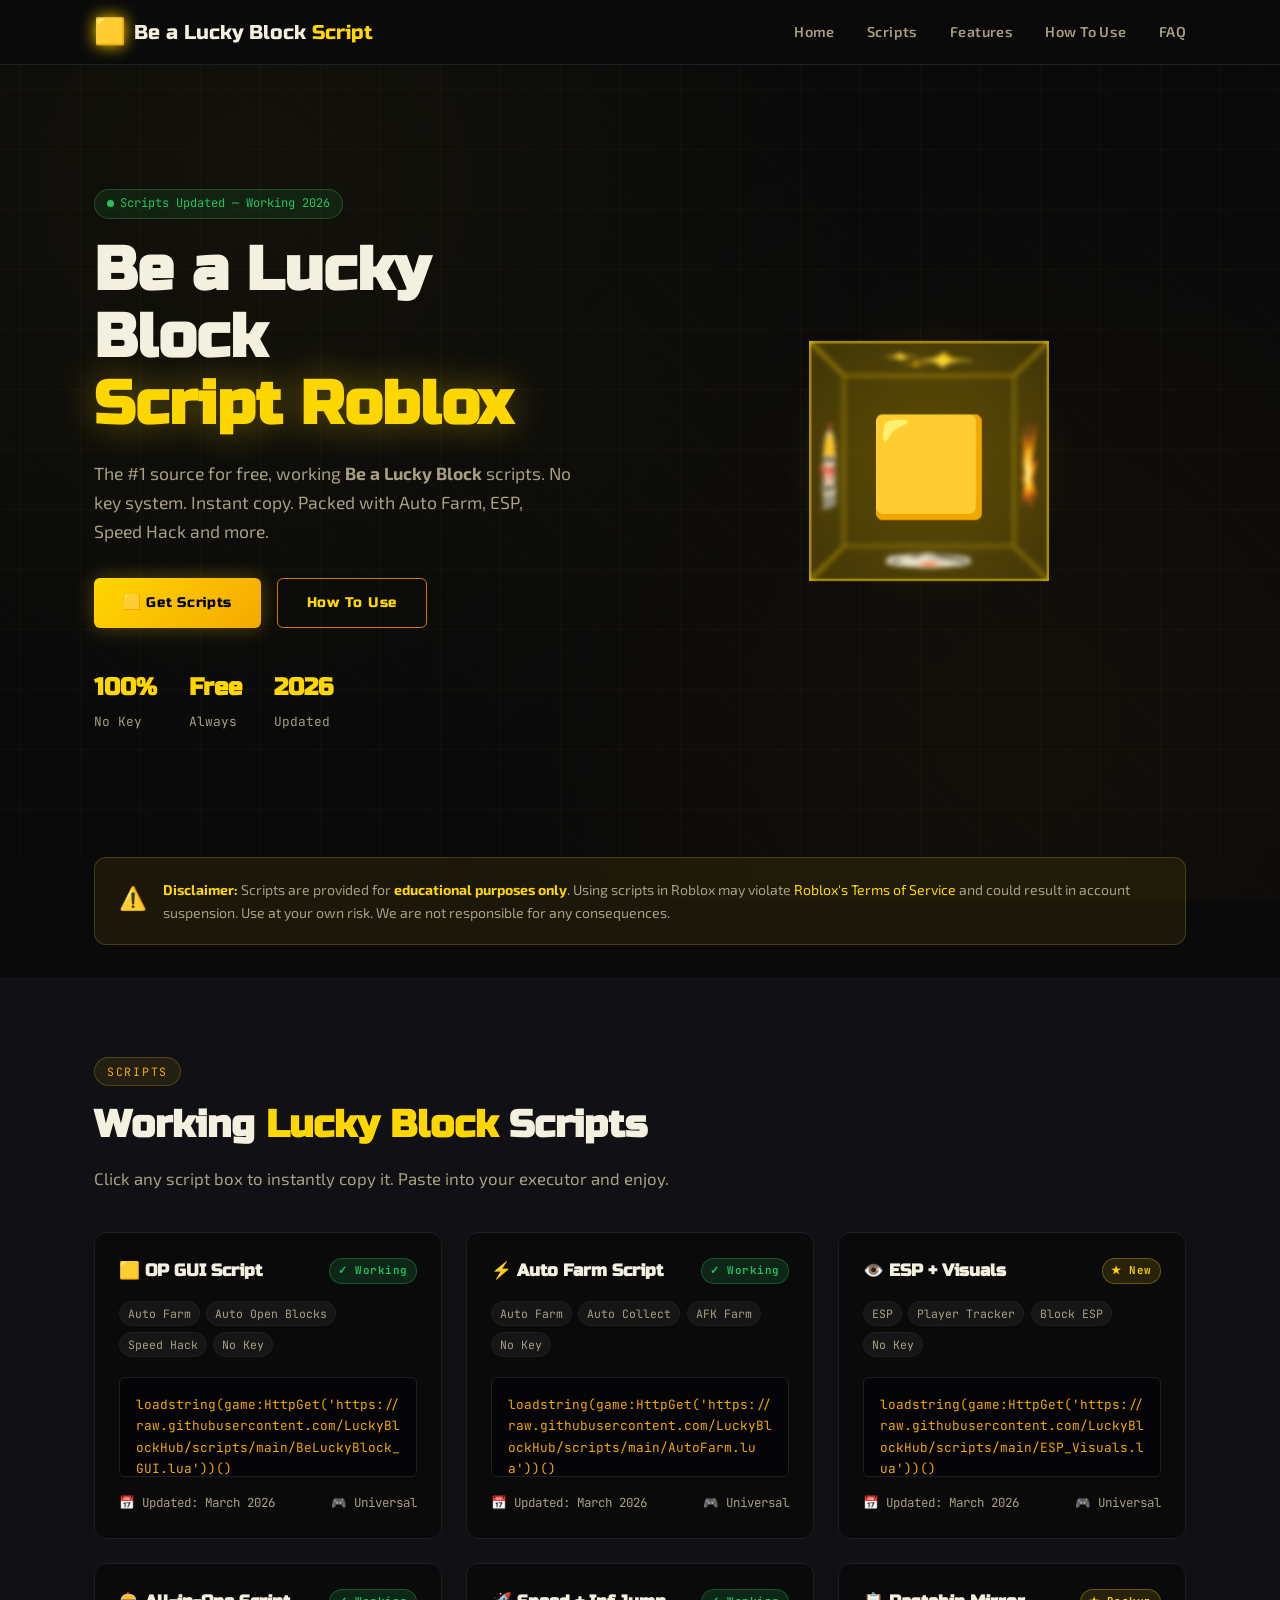
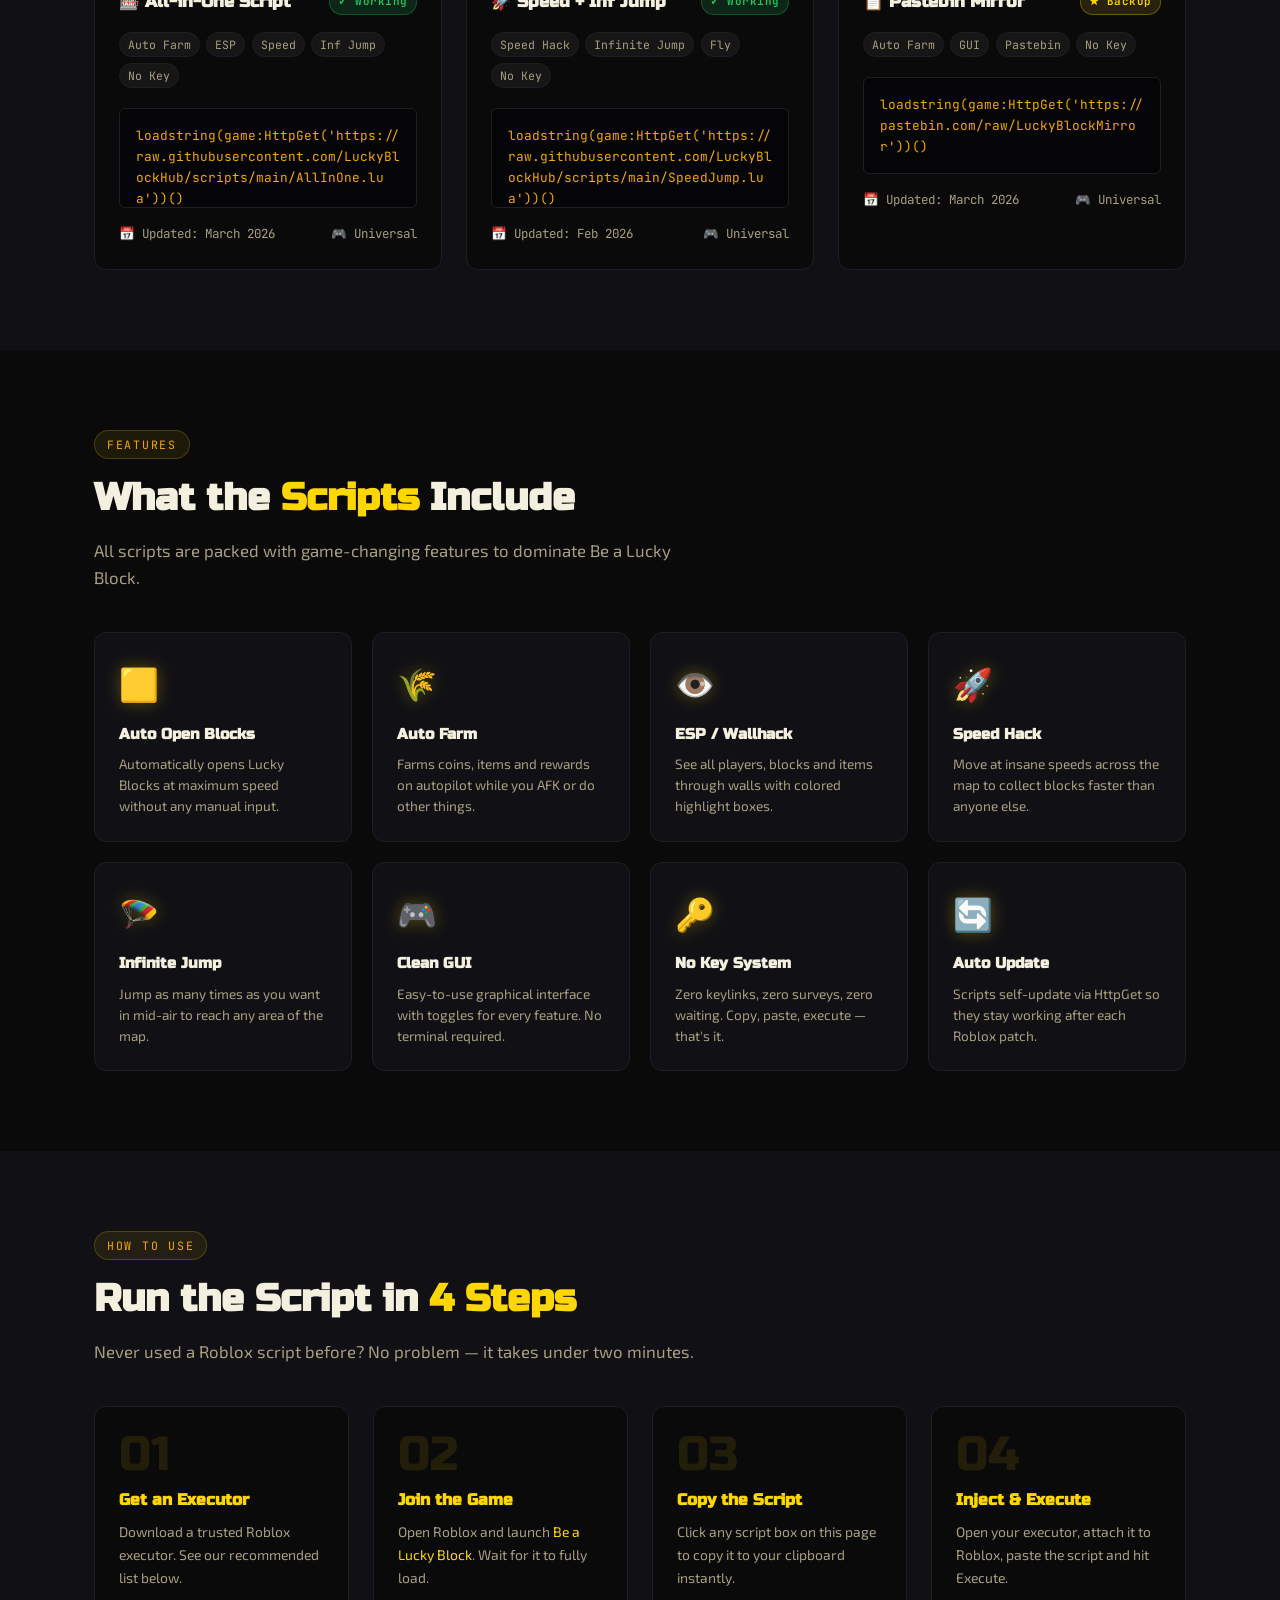
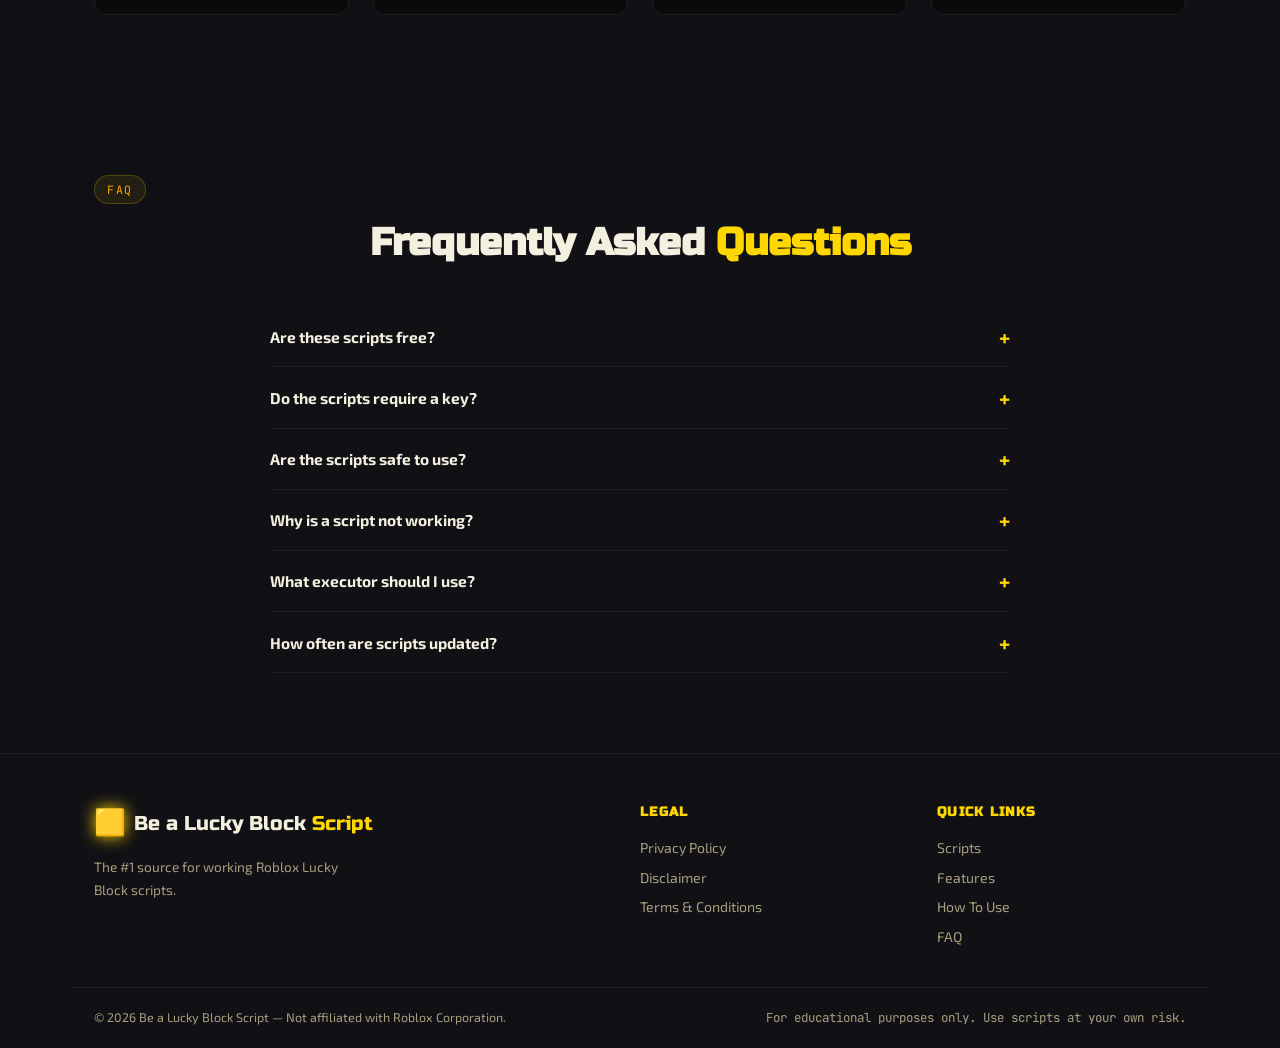
==== commit aa27e354: "Add files via upload" ====
--- a/index.html
+++ b/index.html
@@ -12,21 +12,21 @@
   <meta name="keywords" content="be a lucky block script, roblox lucky block script, lucky block script no key, lucky block script 2026, roblox script, be a lucky block hack" />
   <meta name="robots" content="index, follow" />
   <meta name="author" content="Be a Lucky Block Script" />
-  <link rel="canonical" href="https://bealuckyblockscript.com/" />
+  <link rel="canonical" href="https://be-a-lucky-block-script.github.io/" />
 
   <!-- Open Graph -->
   <meta property="og:type" content="website" />
-  <meta property="og:url" content="https://bealuckyblockscript.com/" />
+  <meta property="og:url" content="https://be-a-lucky-block-script.github.io/" />
   <meta property="og:title" content="Be a Lucky Block Script Roblox – No Key ({MONTH} {YEAR})" />
   <meta property="og:description" content="Get the latest working Be a Lucky Block Script for Roblox. No Key required. Auto Farm, Auto Open Blocks, ESP and more." />
-  <meta property="og:image" content="https://bealuckyblockscript.com/assets/img/og-image.png" />
+  <meta property="og:image" content="https://be-a-lucky-block-script.github.io/assets/img/og-image.png" />
   <meta property="og:site_name" content="Be a Lucky Block Script" />
 
   <!-- Twitter Card -->
   <meta name="twitter:card" content="summary_large_image" />
   <meta name="twitter:title" content="Be a Lucky Block Script Roblox – No Key ({MONTH} {YEAR})" />
   <meta name="twitter:description" content="Get the latest working Be a Lucky Block Script for Roblox. No Key required." />
-  <meta name="twitter:image" content="https://bealuckyblockscript.com/assets/img/og-image.png" />
+  <meta name="twitter:image" content="https://be-a-lucky-block-script.github.io/assets/img/og-image.png" />
 
   <!-- Favicon (emoji fallback; replace with real .ico) -->
   <link rel="icon" href="data:image/svg+xml,<svg xmlns='http://www.w3.org/2000/svg' viewBox='0 0 100 100'><text y='.9em' font-size='90'>🟨</text></svg>" />
@@ -37,11 +37,11 @@
     "@context": "https://schema.org",
     "@type": "WebSite",
     "name": "Be a Lucky Block Script",
-    "url": "https://bealuckyblockscript.com",
+    "url": "https://be-a-lucky-block-script.github.io",
     "description": "Latest working Roblox Be a Lucky Block Scripts. No Key Required.",
     "potentialAction": {
       "@type": "SearchAction",
-      "target": "https://bealuckyblockscript.com/?s={search_term_string}",
+      "target": "https://be-a-lucky-block-script.github.io/?s={search_term_string}",
       "query-input": "required name=search_term_string"
     }
   }
--- a/assets/css/styles.css
+++ b/assets/css/styles.css
@@ -433,22 +433,6 @@
   .hero-actions, .hero-stats { justify-content: center; }
 }
 
-/* ── AD SLOT ───────────────────────────────────────────────────── */
-.ad-slot {
-  width: 100%;
-  min-height: 90px;
-  background: rgba(255,215,0,0.03);
-  border: 1px dashed rgba(255,215,0,0.15);
-  border-radius: var(--radius-sm);
-  display: flex;
-  align-items: center;
-  justify-content: center;
-  color: rgba(255,215,0,0.2);
-  font-family: var(--font-mono);
-  font-size: 0.7rem;
-  letter-spacing: 0.1em;
-  margin: 2rem 0;
-}
 
 /* ── SCRIPT CARDS ──────────────────────────────────────────────── */
 #scripts { background: var(--black-card); }
@@ -643,28 +627,6 @@
   color: var(--white-muted);
 }
 
-/* Executor recommendation */
-.executor-list {
-  display: grid;
-  grid-template-columns: repeat(auto-fit, minmax(180px, 1fr));
-  gap: 1rem;
-  margin-top: 2rem;
-}
-
-.executor-card {
-  background: var(--black-deep);
-  border: 1px solid var(--black-border);
-  border-radius: var(--radius-sm);
-  padding: 1rem 1.25rem;
-  display: flex;
-  align-items: center;
-  gap: 0.75rem;
-  transition: border-color var(--transition);
-}
-.executor-card:hover { border-color: rgba(255,215,0,0.3); }
-.executor-card .exec-icon { font-size: 1.5rem; }
-.executor-card strong { font-size: 0.9rem; color: var(--white-primary); display: block; }
-.executor-card span { font-size: 0.72rem; color: var(--white-muted); font-family: var(--font-mono); }
 
 /* ── FAQ ───────────────────────────────────────────────────────── */
 .faq-list {
